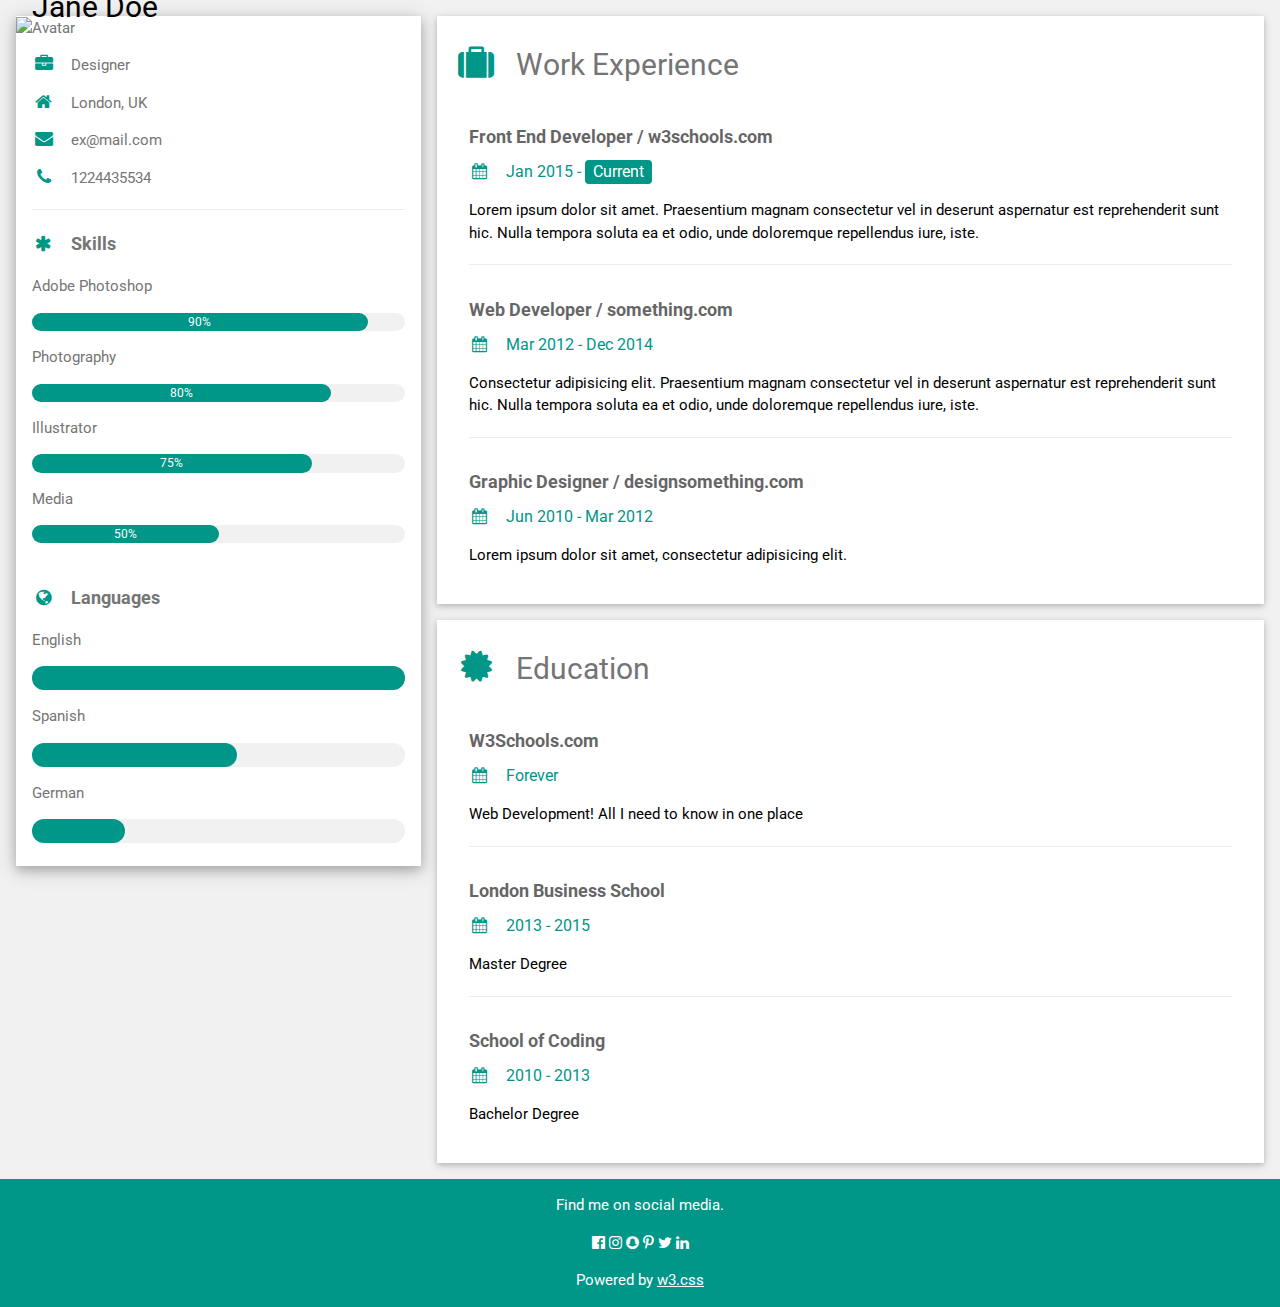
==== myself/cv.html @ 5ac6e047 "updated" ====
<!DOCTYPE html>
<html>
<title>W3.CSS Template</title>
<meta charset="UTF-8">
<meta name="viewport" content="width=device-width, initial-scale=1">
<link rel="stylesheet" href="https://www.w3schools.com/w3css/4/w3.css">
<link rel='stylesheet' href='https://fonts.googleapis.com/css?family=Roboto'>
<link rel="stylesheet" href="https://cdnjs.cloudflare.com/ajax/libs/font-awesome/4.7.0/css/font-awesome.min.css">
<style>
html,body,h1,h2,h3,h4,h5,h6 {font-family: "Roboto", sans-serif}
</style>
<body class="w3-light-grey">

<!-- Page Container -->
<div class="w3-content w3-margin-top" style="max-width:1400px;">

  <!-- The Grid -->
  <div class="w3-row-padding">
  
    <!-- Left Column -->
    <div class="w3-third">
    
      <div class="w3-white w3-text-grey w3-card-4">
        <div class="w3-display-container">
          <img src="/w3images/avatar_hat.jpg" style="width:100%" alt="Avatar">
          <div class="w3-display-bottomleft w3-container w3-text-black">
            <h2>Jane Doe</h2>
          </div>
        </div>
        <div class="w3-container">
          <p><i class="fa fa-briefcase fa-fw w3-margin-right w3-large w3-text-teal"></i>Designer</p>
          <p><i class="fa fa-home fa-fw w3-margin-right w3-large w3-text-teal"></i>London, UK</p>
          <p><i class="fa fa-envelope fa-fw w3-margin-right w3-large w3-text-teal"></i>ex@mail.com</p>
          <p><i class="fa fa-phone fa-fw w3-margin-right w3-large w3-text-teal"></i>1224435534</p>
          <hr>

          <p class="w3-large"><b><i class="fa fa-asterisk fa-fw w3-margin-right w3-text-teal"></i>Skills</b></p>
          <p>Adobe Photoshop</p>
          <div class="w3-light-grey w3-round-xlarge w3-small">
            <div class="w3-container w3-center w3-round-xlarge w3-teal" style="width:90%">90%</div>
          </div>
          <p>Photography</p>
          <div class="w3-light-grey w3-round-xlarge w3-small">
            <div class="w3-container w3-center w3-round-xlarge w3-teal" style="width:80%">
              <div class="w3-center w3-text-white">80%</div>
            </div>
          </div>
          <p>Illustrator</p>
          <div class="w3-light-grey w3-round-xlarge w3-small">
            <div class="w3-container w3-center w3-round-xlarge w3-teal" style="width:75%">75%</div>
          </div>
          <p>Media</p>
          <div class="w3-light-grey w3-round-xlarge w3-small">
            <div class="w3-container w3-center w3-round-xlarge w3-teal" style="width:50%">50%</div>
          </div>
          <br>

          <p class="w3-large w3-text-theme"><b><i class="fa fa-globe fa-fw w3-margin-right w3-text-teal"></i>Languages</b></p>
          <p>English</p>
          <div class="w3-light-grey w3-round-xlarge">
            <div class="w3-round-xlarge w3-teal" style="height:24px;width:100%"></div>
          </div>
          <p>Spanish</p>
          <div class="w3-light-grey w3-round-xlarge">
            <div class="w3-round-xlarge w3-teal" style="height:24px;width:55%"></div>
          </div>
          <p>German</p>
          <div class="w3-light-grey w3-round-xlarge">
            <div class="w3-round-xlarge w3-teal" style="height:24px;width:25%"></div>
          </div>
          <br>
        </div>
      </div><br>

    <!-- End Left Column -->
    </div>

    <!-- Right Column -->
    <div class="w3-twothird">
    
      <div class="w3-container w3-card w3-white w3-margin-bottom">
        <h2 class="w3-text-grey w3-padding-16"><i class="fa fa-suitcase fa-fw w3-margin-right w3-xxlarge w3-text-teal"></i>Work Experience</h2>
        <div class="w3-container">
          <h5 class="w3-opacity"><b>Front End Developer / w3schools.com</b></h5>
          <h6 class="w3-text-teal"><i class="fa fa-calendar fa-fw w3-margin-right"></i>Jan 2015 - <span class="w3-tag w3-teal w3-round">Current</span></h6>
          <p>Lorem ipsum dolor sit amet. Praesentium magnam consectetur vel in deserunt aspernatur est reprehenderit sunt hic. Nulla tempora soluta ea et odio, unde doloremque repellendus iure, iste.</p>
          <hr>
        </div>
        <div class="w3-container">
          <h5 class="w3-opacity"><b>Web Developer / something.com</b></h5>
          <h6 class="w3-text-teal"><i class="fa fa-calendar fa-fw w3-margin-right"></i>Mar 2012 - Dec 2014</h6>
          <p>Consectetur adipisicing elit. Praesentium magnam consectetur vel in deserunt aspernatur est reprehenderit sunt hic. Nulla tempora soluta ea et odio, unde doloremque repellendus iure, iste.</p>
          <hr>
        </div>
        <div class="w3-container">
          <h5 class="w3-opacity"><b>Graphic Designer / designsomething.com</b></h5>
          <h6 class="w3-text-teal"><i class="fa fa-calendar fa-fw w3-margin-right"></i>Jun 2010 - Mar 2012</h6>
          <p>Lorem ipsum dolor sit amet, consectetur adipisicing elit. </p><br>
        </div>
      </div>

      <div class="w3-container w3-card w3-white">
        <h2 class="w3-text-grey w3-padding-16"><i class="fa fa-certificate fa-fw w3-margin-right w3-xxlarge w3-text-teal"></i>Education</h2>
        <div class="w3-container">
          <h5 class="w3-opacity"><b>W3Schools.com</b></h5>
          <h6 class="w3-text-teal"><i class="fa fa-calendar fa-fw w3-margin-right"></i>Forever</h6>
          <p>Web Development! All I need to know in one place</p>
          <hr>
        </div>
        <div class="w3-container">
          <h5 class="w3-opacity"><b>London Business School</b></h5>
          <h6 class="w3-text-teal"><i class="fa fa-calendar fa-fw w3-margin-right"></i>2013 - 2015</h6>
          <p>Master Degree</p>
          <hr>
        </div>
        <div class="w3-container">
          <h5 class="w3-opacity"><b>School of Coding</b></h5>
          <h6 class="w3-text-teal"><i class="fa fa-calendar fa-fw w3-margin-right"></i>2010 - 2013</h6>
          <p>Bachelor Degree</p><br>
        </div>
      </div>

    <!-- End Right Column -->
    </div>
    
  <!-- End Grid -->
  </div>
  
  <!-- End Page Container -->
</div>

<footer class="w3-container w3-teal w3-center w3-margin-top">
  <p>Find me on social media.</p>
  <i class="fa fa-facebook-official w3-hover-opacity"></i>
  <i class="fa fa-instagram w3-hover-opacity"></i>
  <i class="fa fa-snapchat w3-hover-opacity"></i>
  <i class="fa fa-pinterest-p w3-hover-opacity"></i>
  <i class="fa fa-twitter w3-hover-opacity"></i>
  <i class="fa fa-linkedin w3-hover-opacity"></i>
  <p>Powered by <a href="https://www.w3schools.com/w3css/default.asp" target="_blank">w3.css</a></p>
</footer>

</body>
</html>
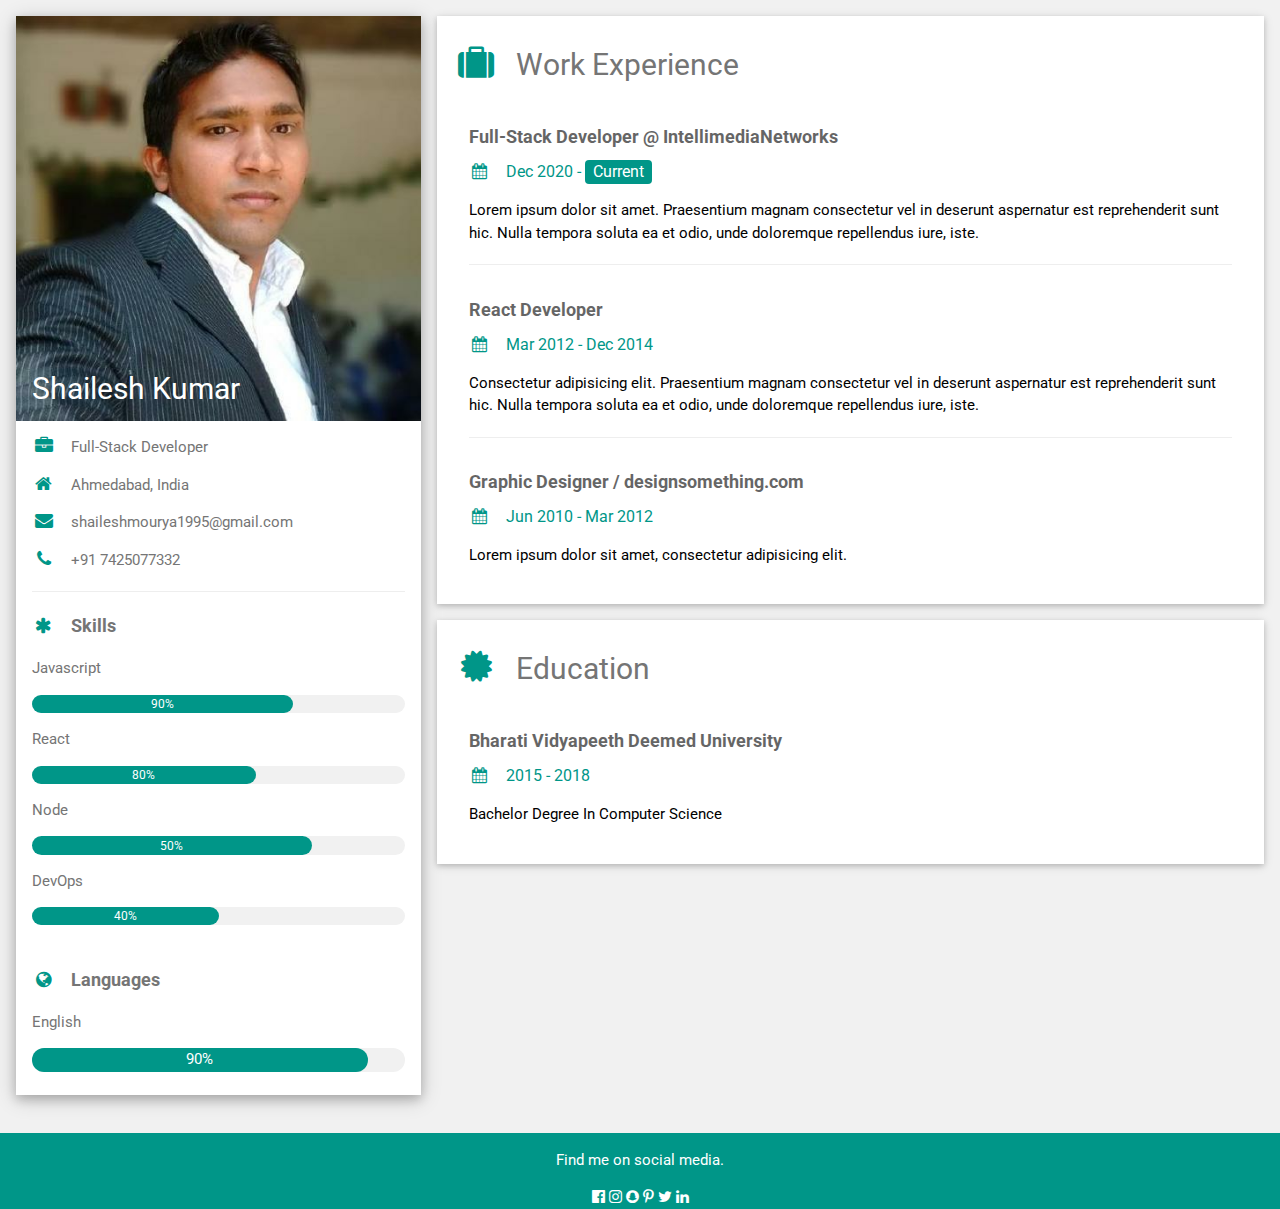
==== commit 2f860633: "updated portfolio" ====
--- a/myself/cv.html
+++ b/myself/cv.html
@@ -1,6 +1,6 @@
 <!DOCTYPE html>
 <html>
-<title>W3.CSS Template</title>
+<title>Shailesh-CV</title>
 <meta charset="UTF-8">
 <meta name="viewport" content="width=device-width, initial-scale=1">
 <link rel="stylesheet" href="https://www.w3schools.com/w3css/4/w3.css">
@@ -22,51 +22,43 @@
     
       <div class="w3-white w3-text-grey w3-card-4">
         <div class="w3-display-container">
-          <img src="/w3images/avatar_hat.jpg" style="width:100%" alt="Avatar">
+          <img src="./images/shailesh.jpg" style="width:100%" alt="Avatar">
           <div class="w3-display-bottomleft w3-container w3-text-black">
-            <h2>Jane Doe</h2>
+            <h2 style="color: #fff;">Shailesh Kumar</h2>
           </div>
         </div>
         <div class="w3-container">
-          <p><i class="fa fa-briefcase fa-fw w3-margin-right w3-large w3-text-teal"></i>Designer</p>
-          <p><i class="fa fa-home fa-fw w3-margin-right w3-large w3-text-teal"></i>London, UK</p>
-          <p><i class="fa fa-envelope fa-fw w3-margin-right w3-large w3-text-teal"></i>ex@mail.com</p>
-          <p><i class="fa fa-phone fa-fw w3-margin-right w3-large w3-text-teal"></i>1224435534</p>
+          <p><i class="fa fa-briefcase fa-fw w3-margin-right w3-large w3-text-teal"></i>Full-Stack Developer</p>
+          <p><i class="fa fa-home fa-fw w3-margin-right w3-large w3-text-teal"></i>Ahmedabad, India</p>
+          <p><i class="fa fa-envelope fa-fw w3-margin-right w3-large w3-text-teal"></i>shaileshmourya1995@gmail.com</p>
+          <p><i class="fa fa-phone fa-fw w3-margin-right w3-large w3-text-teal"></i>+91 7425077332</p>
           <hr>
 
           <p class="w3-large"><b><i class="fa fa-asterisk fa-fw w3-margin-right w3-text-teal"></i>Skills</b></p>
-          <p>Adobe Photoshop</p>
+          <p>Javascript</p>
           <div class="w3-light-grey w3-round-xlarge w3-small">
-            <div class="w3-container w3-center w3-round-xlarge w3-teal" style="width:90%">90%</div>
+            <div class="w3-container w3-center w3-round-xlarge w3-teal" style="width:70%">90%</div>
           </div>
-          <p>Photography</p>
+          <p>React</p>
           <div class="w3-light-grey w3-round-xlarge w3-small">
-            <div class="w3-container w3-center w3-round-xlarge w3-teal" style="width:80%">
+            <div class="w3-container w3-center w3-round-xlarge w3-teal" style="width:60%">
               <div class="w3-center w3-text-white">80%</div>
             </div>
           </div>
-          <p>Illustrator</p>
+          <p>Node</p>
           <div class="w3-light-grey w3-round-xlarge w3-small">
-            <div class="w3-container w3-center w3-round-xlarge w3-teal" style="width:75%">75%</div>
+            <div class="w3-container w3-center w3-round-xlarge w3-teal" style="width:75%">50%</div>
           </div>
-          <p>Media</p>
+          <p>DevOps</p>
           <div class="w3-light-grey w3-round-xlarge w3-small">
-            <div class="w3-container w3-center w3-round-xlarge w3-teal" style="width:50%">50%</div>
+            <div class="w3-container w3-center w3-round-xlarge w3-teal" style="width:50%">40%</div>
           </div>
           <br>
 
           <p class="w3-large w3-text-theme"><b><i class="fa fa-globe fa-fw w3-margin-right w3-text-teal"></i>Languages</b></p>
           <p>English</p>
           <div class="w3-light-grey w3-round-xlarge">
-            <div class="w3-round-xlarge w3-teal" style="height:24px;width:100%"></div>
-          </div>
-          <p>Spanish</p>
-          <div class="w3-light-grey w3-round-xlarge">
-            <div class="w3-round-xlarge w3-teal" style="height:24px;width:55%"></div>
-          </div>
-          <p>German</p>
-          <div class="w3-light-grey w3-round-xlarge">
-            <div class="w3-round-xlarge w3-teal" style="height:24px;width:25%"></div>
+            <div class="w3-round-xlarge w3-teal w3-center" style="height:24px;width:90%">90%</div>
           </div>
           <br>
         </div>
@@ -81,13 +73,13 @@
       <div class="w3-container w3-card w3-white w3-margin-bottom">
         <h2 class="w3-text-grey w3-padding-16"><i class="fa fa-suitcase fa-fw w3-margin-right w3-xxlarge w3-text-teal"></i>Work Experience</h2>
         <div class="w3-container">
-          <h5 class="w3-opacity"><b>Front End Developer / w3schools.com</b></h5>
-          <h6 class="w3-text-teal"><i class="fa fa-calendar fa-fw w3-margin-right"></i>Jan 2015 - <span class="w3-tag w3-teal w3-round">Current</span></h6>
+          <h5 class="w3-opacity"><b>Full-Stack Developer @ IntellimediaNetworks</b></h5>
+          <h6 class="w3-text-teal"><i class="fa fa-calendar fa-fw w3-margin-right"></i>Dec 2020 - <span class="w3-tag w3-teal w3-round">Current</span></h6>
           <p>Lorem ipsum dolor sit amet. Praesentium magnam consectetur vel in deserunt aspernatur est reprehenderit sunt hic. Nulla tempora soluta ea et odio, unde doloremque repellendus iure, iste.</p>
           <hr>
         </div>
         <div class="w3-container">
-          <h5 class="w3-opacity"><b>Web Developer / something.com</b></h5>
+          <h5 class="w3-opacity"><b>React Developer</b></h5>
           <h6 class="w3-text-teal"><i class="fa fa-calendar fa-fw w3-margin-right"></i>Mar 2012 - Dec 2014</h6>
           <p>Consectetur adipisicing elit. Praesentium magnam consectetur vel in deserunt aspernatur est reprehenderit sunt hic. Nulla tempora soluta ea et odio, unde doloremque repellendus iure, iste.</p>
           <hr>
@@ -102,21 +94,9 @@
       <div class="w3-container w3-card w3-white">
         <h2 class="w3-text-grey w3-padding-16"><i class="fa fa-certificate fa-fw w3-margin-right w3-xxlarge w3-text-teal"></i>Education</h2>
         <div class="w3-container">
-          <h5 class="w3-opacity"><b>W3Schools.com</b></h5>
-          <h6 class="w3-text-teal"><i class="fa fa-calendar fa-fw w3-margin-right"></i>Forever</h6>
-          <p>Web Development! All I need to know in one place</p>
-          <hr>
-        </div>
-        <div class="w3-container">
-          <h5 class="w3-opacity"><b>London Business School</b></h5>
-          <h6 class="w3-text-teal"><i class="fa fa-calendar fa-fw w3-margin-right"></i>2013 - 2015</h6>
-          <p>Master Degree</p>
-          <hr>
-        </div>
-        <div class="w3-container">
-          <h5 class="w3-opacity"><b>School of Coding</b></h5>
-          <h6 class="w3-text-teal"><i class="fa fa-calendar fa-fw w3-margin-right"></i>2010 - 2013</h6>
-          <p>Bachelor Degree</p><br>
+          <h5 class="w3-opacity"><b>Bharati Vidyapeeth Deemed University</b></h5>
+          <h6 class="w3-text-teal"><i class="fa fa-calendar fa-fw w3-margin-right"></i>2015 - 2018</h6>
+          <p>Bachelor Degree In Computer Science</p><br>
         </div>
       </div>
 
@@ -137,7 +117,6 @@
   <i class="fa fa-pinterest-p w3-hover-opacity"></i>
   <i class="fa fa-twitter w3-hover-opacity"></i>
   <i class="fa fa-linkedin w3-hover-opacity"></i>
-  <p>Powered by <a href="https://www.w3schools.com/w3css/default.asp" target="_blank">w3.css</a></p>
 </footer>
 
 </body>
